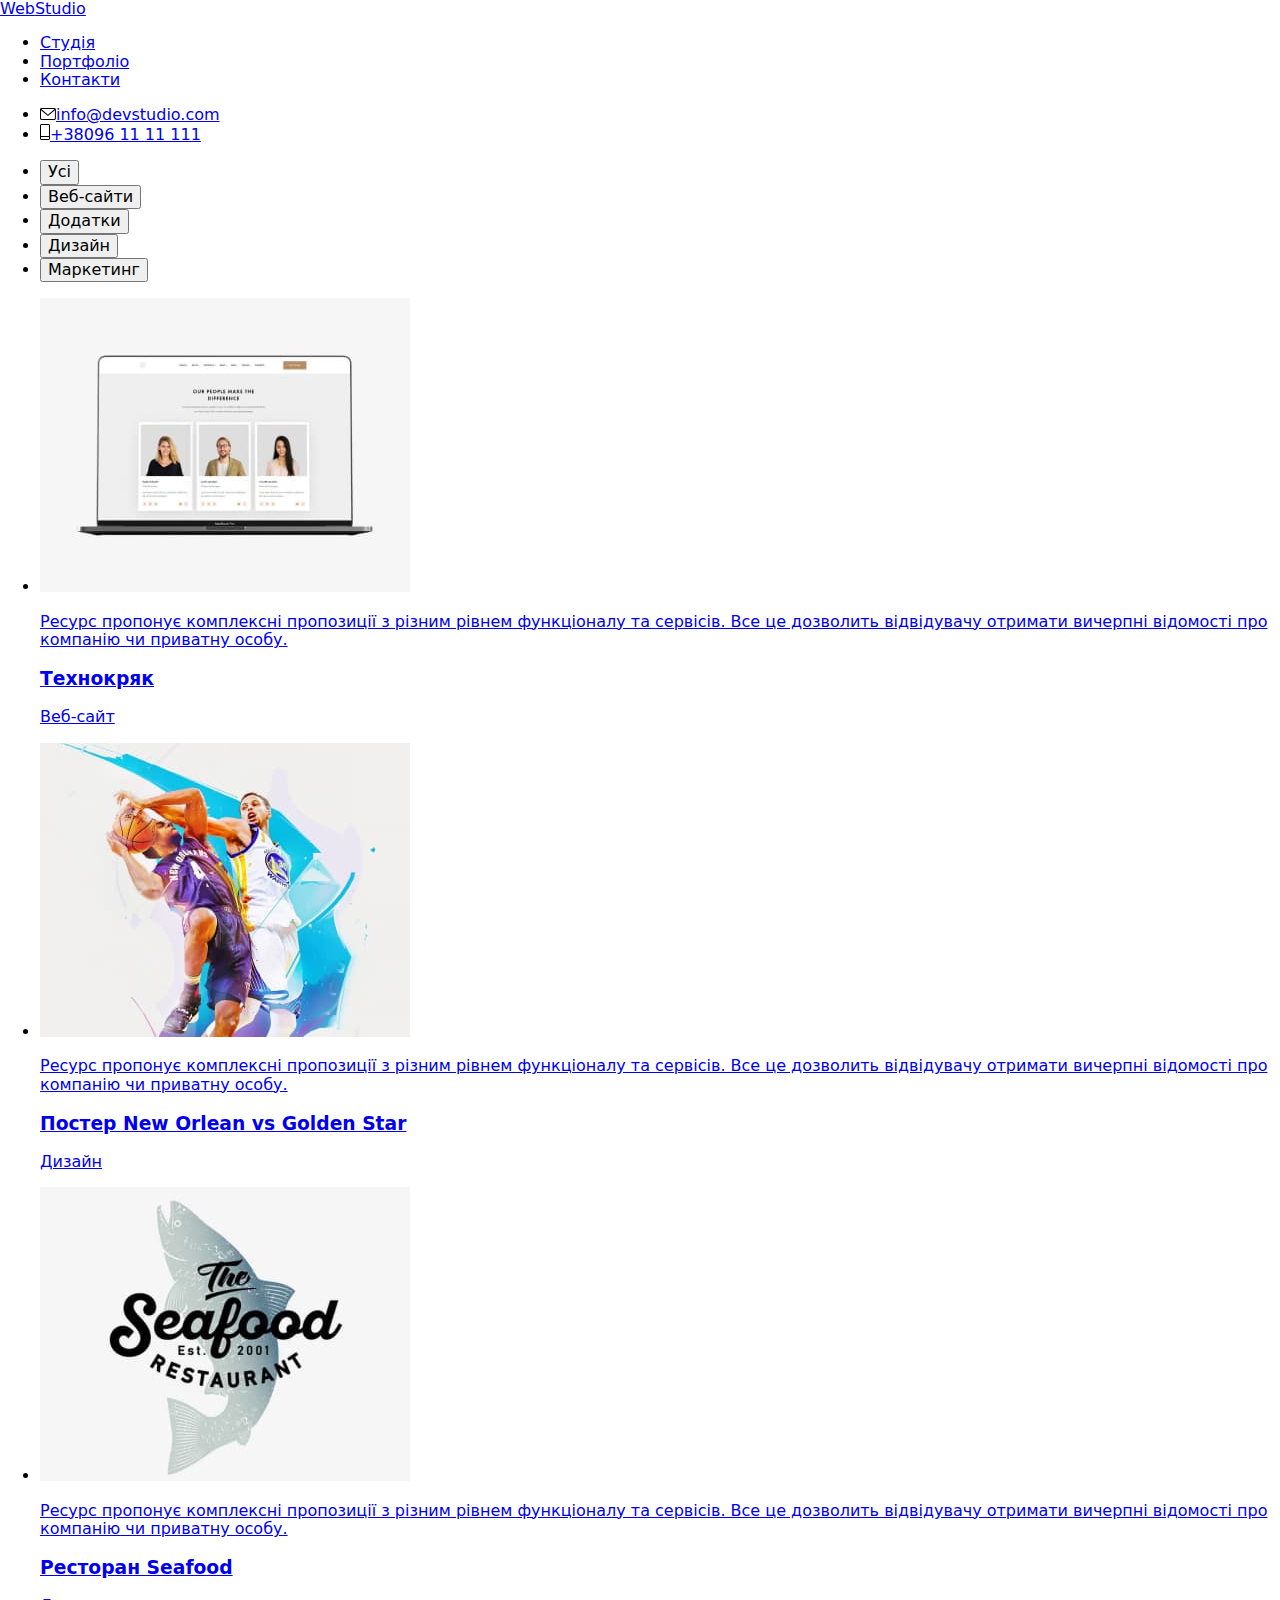
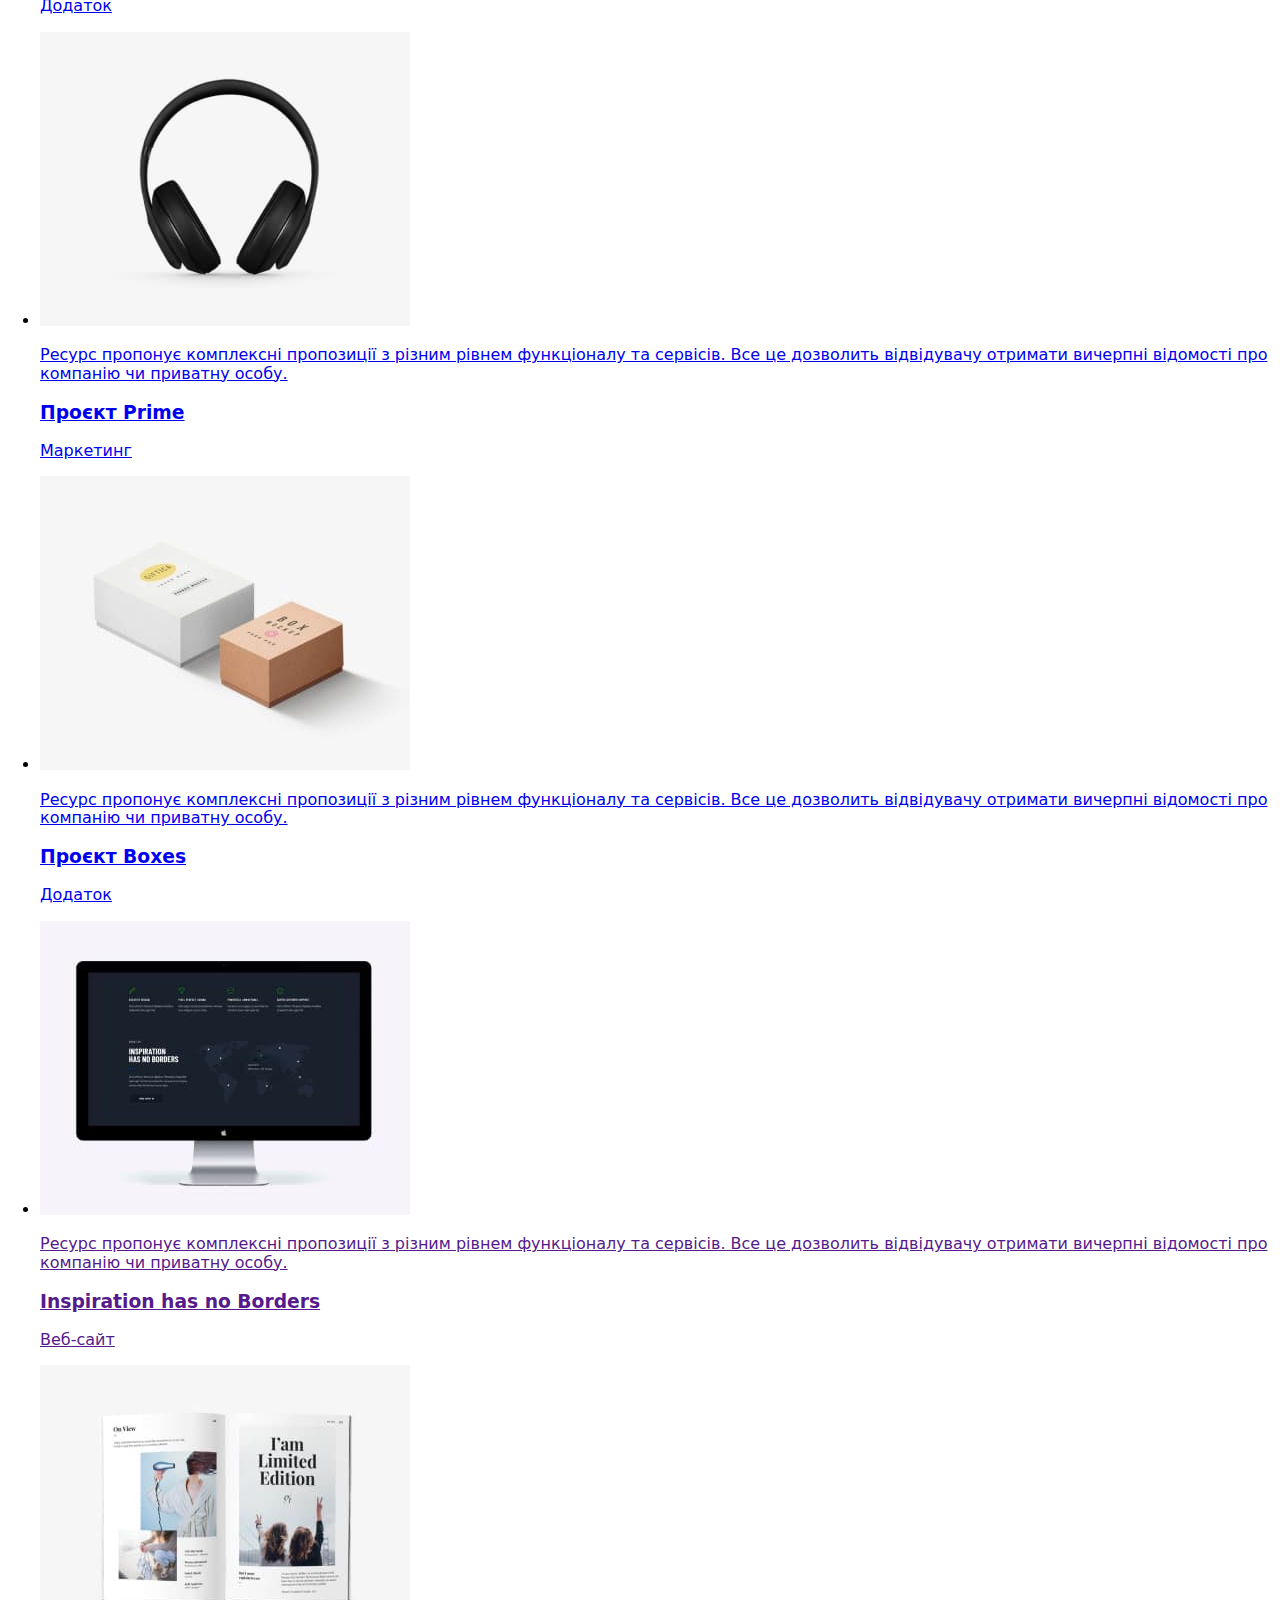
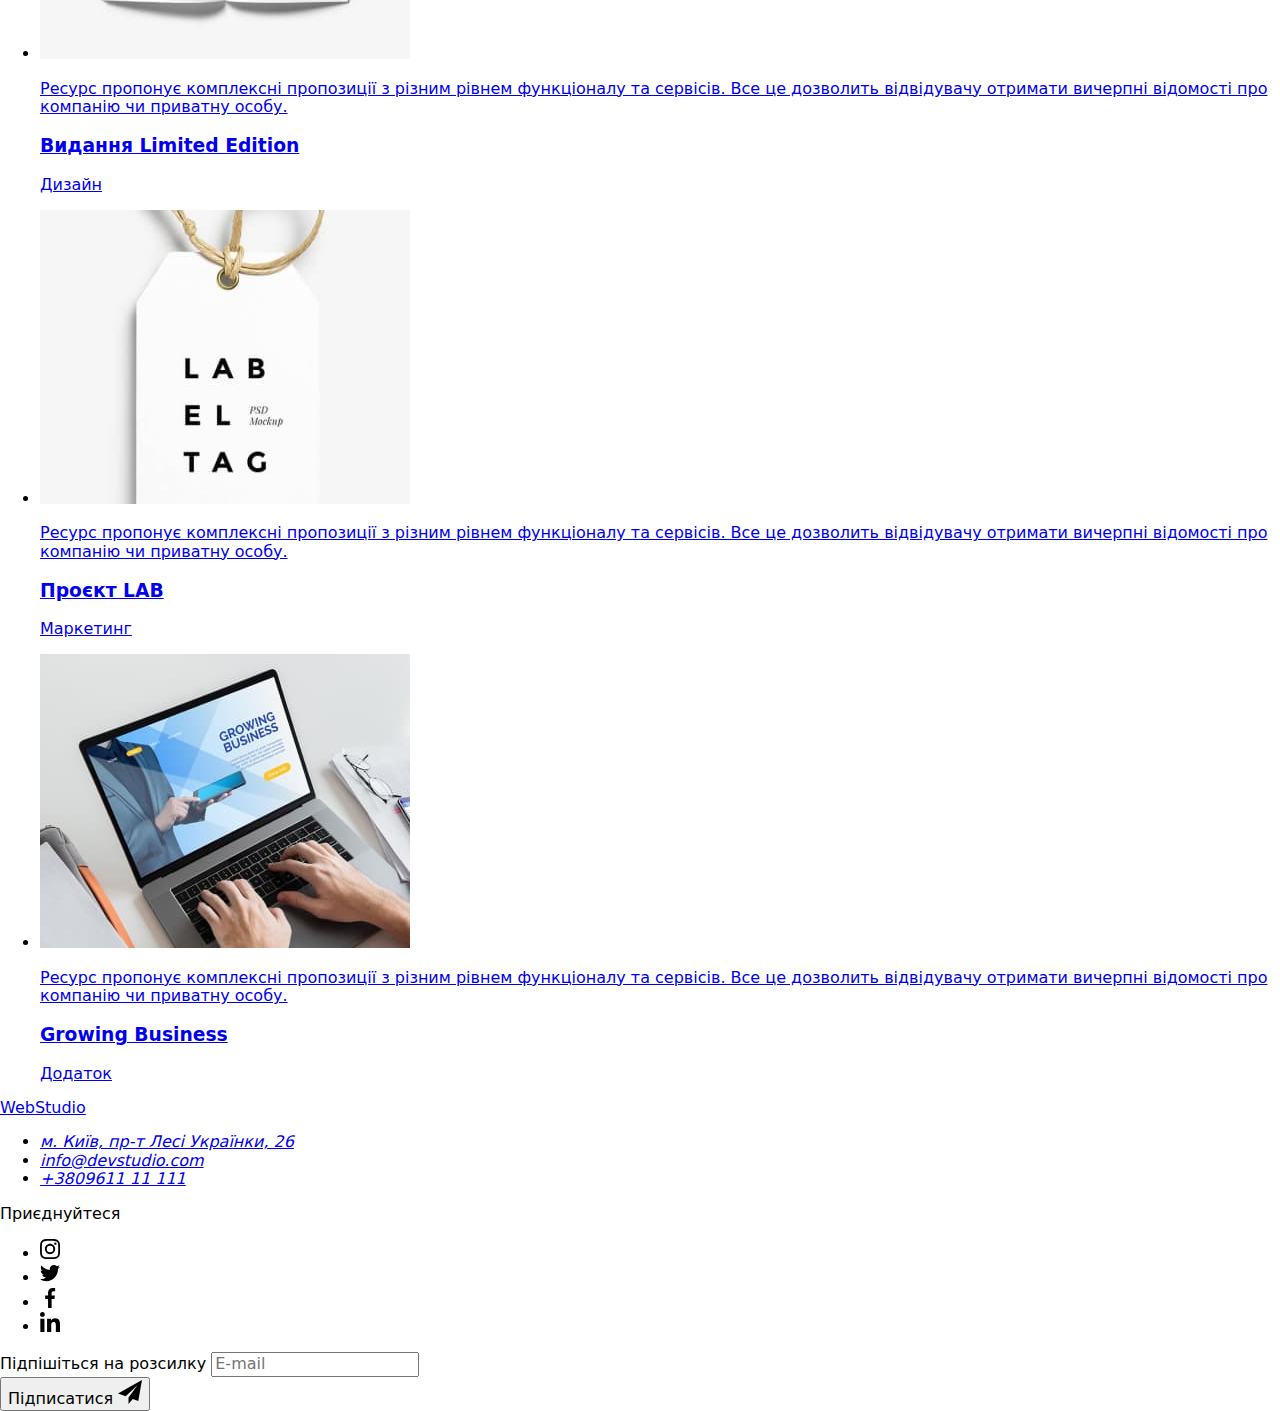
==== portfolio.html @ cd1de9ca "BEM-finish" ====
<!DOCTYPE html>
<html lang="uk">
  <head>
    <meta charset="UTF-8">
    <meta http-equiv="X-UA-Compatible" content="IE=edge">
    <meta name="viewport" content="width=device-width, initial-scale=1.0">
    <title>Document</title>
    <link
      rel="stylesheet"
      href="https://cdnjs.cloudflare.com/ajax/libs/modern-normalize/1.0.0/modern-normalize.min.css">
    <link
      href="https://fonts.googleapis.com/css2?family=Raleway:wght@700&family=Roboto:wght@400;500;700;900&display=swap"
      rel="stylesheet">
    <link rel="stylesheet" href="./css/stiles.css">
  </head>
  <body>
    <header class="page-header">
      <div class="container page-header__wrap">
        <nav class="page-header__navigation">
          <a href="./index.html" class="logo"><span class="logo__color">Web</span>Studio</a>
          <ul class="page-header__menu">
            <li class="page-header__item"><a href="./index.html" class="page-header__link ">Студія</a></li>
            <li class="page-header__item"><a href="./portfolio.html" class="page-header__link page-header__link--active">Портфоліо</a></li>
            <li class="page-header__item"><a href="#" class="page-header__link">Контакти</a></li>
        </ul>
        </nav>
        <ul class="contact-list">
          <li class="contact-list__item"><a href="mailto:info@devstudio.com" class="contact-list__link">
            <svg class="contact-list__icon" width="16px" height="12px">
              <use href="./images/icon-sprite.svg#icon-mail"></use>
            </svg>info@devstudio.com</a></li> 
          <li class="contact-list__item"><a href="tel:+380961111111" class="contact-list__link">
            <svg class="contact-list__icon" width="10px" height="16px">
              <use href="./images/icon-sprite.svg#icon-tel"></use>
            </svg>+38096 11 11 111</a></li>
        </ul>
        </div>
    </header>
    <main>
      <section class="section-position">
        <div class="container">
          <ul class="menu-portfolio">
            <li class="menu-portfolio__item">
              <button type="button" class="button menu-portfolio__button">Усі</button>
            </li>
            <li class="menu-portfolio__item">
              <button type="button" class="button menu-portfolio__button">
                Веб-сайти
              </button>
            </li>
            <li class="menu-portfolio__item">
              <button type="button" class="button menu-portfolio__button">
                Додатки
              </button>
            </li>
            <li class="menu-portfolio__item">
              <button type="button" class="button menu-portfolio__button">
                Дизайн
              </button>
            </li>
            <li class="menu-portfolio__item">
              <button type="button" class="button menu-portfolio__button">
                Маркетинг
              </button>
            </li>
          </ul>
          <ul class="product">
            <li class="product__item">
              <a href="#" class="product__link">
                <div class="product__accent">
                <img src="./images/Технокряк.jpg" alt="Технокряк" width="370">
                <p class="product__description">Ресурс пропонує комплексні пропозиції з різним рівнем функціоналу та сервісів. Все це дозволить відвідувачу отримати вичерпні відомості про компанію чи приватну особу.</p>
                </div>
                <div class="product__container">
                  <h3 class="product__name">Технокряк</h3>
                  <p class="product__group">Веб-сайт</p>
                </div>
              </a>
            </li>
            <li class="product__item">
              <a href="#" class="product__link">
                <div class="product__accent">
                <img
                  src="./images/Постер.jpg"
                  alt="Постер New Orlean vs Golden Star"
                  width="370">
                  <p class="product__description">Ресурс пропонує комплексні пропозиції з різним рівнем функціоналу та сервісів. Все це дозволить відвідувачу отримати вичерпні відомості про компанію чи приватну особу.</p>
                </div>
                <div class="product__container">
                  <h3 class="product__name">Постер New Orlean vs Golden Star</h3>
                  <p class="product__group">Дизайн</p>
                </div>
              </a>
            </li>
            <li class="product__item">
              <a href="#" class="product__link">
                <div class="product__accent">
                <img
                  src="./images/Ресторан.jpg"
                  alt="Ресторан Seafood"
                  width="370">
                  <p class="product__description">Ресурс пропонує комплексні пропозиції з різним рівнем функціоналу та сервісів. Все це дозволить відвідувачу отримати вичерпні відомості про компанію чи приватну особу.</p>
                </div>
                <div class="product__container">
                  <h3 class="product__name">Ресторан Seafood</h3>
                  <p class="product__group">Додаток</p>
                </div>
              </a>
            </li>
            <li class="product__item">
              <a href="#" class="product__link">
                <div class="product__accent">
                <img src="./images/Prime.jpg" alt="Проєкт Prime" width="370">
                <p class="product__description">Ресурс пропонує комплексні пропозиції з різним рівнем функціоналу та сервісів. Все це дозволить відвідувачу отримати вичерпні відомості про компанію чи приватну особу.</p>
                </div>
                <div class="product__container">
                  <h3 class="product__name">Проєкт Prime</h3>
                  <p class="product__group">Маркетинг</p>
                </div>
              </a>
            </li>
            <li class="product__item">
              <a href="#" class="product__link">
                <div class="product__accent">
                <img src="./images/Boxes.jpg" alt="Проєкт Boxes" width="370">
                <p class="product__description">Ресурс пропонує комплексні пропозиції з різним рівнем функціоналу та сервісів. Все це дозволить відвідувачу отримати вичерпні відомості про компанію чи приватну особу.</p>
                </div>
                <div class="product__container">
                  <h3 class="product__name">Проєкт Boxes</h3>
                  <p class="product__group">Додаток</p>
                </div>
              </a>
            </li>
            <li class="product__item">
              <a href="" class="product__link">
                <div class="product__accent">
                <img
                  src="./images/Inspiration.jpg"
                  alt="Inspiration has no Borders"
                  width="370">
                  <p class="product__description">Ресурс пропонує комплексні пропозиції з різним рівнем функціоналу та сервісів. Все це дозволить відвідувачу отримати вичерпні відомості про компанію чи приватну особу.</p>
                </div>
                <div class="product__container">
                  <h3 class="product__name">Inspiration has no Borders</h3>
                  <p class="product__group">Веб-сайт</p>
                </div>
              </a>
            </li>
            <li class="product__item">
              <a href="#" class="product__link">
                <div class="product__accent">
                <img
                  src="./images/Видання.jpg"
                  alt="Видання Limited Edition"
                  width="370">
                  <p class="product__description">Ресурс пропонує комплексні пропозиції з різним рівнем функціоналу та сервісів. Все це дозволить відвідувачу отримати вичерпні відомості про компанію чи приватну особу.</p>
                </div>
                <div class="product__container">
                  <h3 class="product__name">Видання Limited Edition</h3>
                  <p class="product__group">Дизайн</p>
                </div>
              </a>
            </li>
            <li class="product__item">
              <a href="#" class="product__link">
                <div class="product__accent">
                <img src="./images/LAB.jpg" alt="Проєкт LAB" width="370">
                <p class="product__description">Ресурс пропонує комплексні пропозиції з різним рівнем функціоналу та сервісів. Все це дозволить відвідувачу отримати вичерпні відомості про компанію чи приватну особу.</p>
                </div>
                <div class="product__container">
                  <h3 class="product__name">Проєкт LAB</h3>
                  <p class="product__group">Маркетинг</p>
                </div>
              </a>
            </li>
            <li class="product__item">
              <a href="#" class="product__link">
                <div class="product__accent">
                <img
                  src="./images/Growing.jpg"
                  alt="Growing Business"
                  width="370">
                  <p class="product__description">Ресурс пропонує комплексні пропозиції з різним рівнем функціоналу та сервісів. Все це дозволить відвідувачу отримати вичерпні відомості про компанію чи приватну особу.</p>
                </div>
                <div class="product__container">
                  <h3 class="product__name">Growing Business</h3>
                  <p class="product__group">Додаток</p>
                </div>
              </a>
            </li>
          </ul>
        </div>
      </section>
    </main>
    <footer class="page-footer">
      <div class="container page-footer__container">
        <div class="page-footer__address">
        <a href="./index.html" class="logo page-footer__logo"><span class="logo__color">Web</span>Studio</a>
        <address>
          <ul>
            <li class="address-item"><a href="https://goo.gl/maps/CPtrU1FHBa2aNyZL9" target="_blank" rel="noopener noreferrer nofollow" class="address-link">м. Київ, пр-т Лесі Українки, 26</a></li>
            <li class="address-item"><a href="mailto:info@devstudio.com" class="contact-list__link">info@devstudio.com</a></li>
            <li><a href="tel:+380961111111" class="contact-list__link">+3809611 11 111</a></li>
          </ul>
        </address>
      </div>
      <div>
      <span class="page-footer__main-social-link">Приєднуйтеся</span>
      <ul class="footer-social__list">
        <li class="footer-social__item"><a href="" class="social-list__link">
          <svg class="footer-social__icon" width="20px" height="20px">
            <use href="./images/icon-sprite.svg#icon-instagram"></use>
          </svg>
        </a></li>
        <li class="footer-social__item"><a href="" class="social-list__link">
          <svg class="footer-social__icon" width="20px" height="20px">
            <use href="./images/icon-sprite.svg#icon-twitter"></use>
          </svg >
        </a></li>
        <li class="footer-social__item"><a href="" class="social-list__link">
          <svg class="footer-social__icon" width="20px" height="20px">
            <use href="./images/icon-sprite.svg#icon-facebook"></use>
          </svg>
        </a></li>
        <li class="footer-social__item"><a href="" class="social-list__link">
          <svg class="footer-social__icon" width="20px" height="20px">
            <use href="./images/icon-sprite.svg#icon-linkedin"></use>
          </svg>
        </a></li>
      </ul>
      </div>
      <form class="page-footer__form-subscription">
        <div class="form-subscription__wrap">
          <label for="subscription" class="form-subscription__label">Підпішіться на розсилку</label>
          <input type="email" name="subscription" id="subscription" class="form-subscription__input" placeholder="E-mail">
        </div>
        <div class="wrap-submit">
          <button type="submit" class="form-subscription__button">Підписатися 
            <svg width="24px" height="24px" class="form-subscription__icon">
              <use href="./images/icon-sprite.svg#send"></use>
            </svg>
          </button>
        </div>
      </form>
      </div>
      </footer>
  </body>
</html>
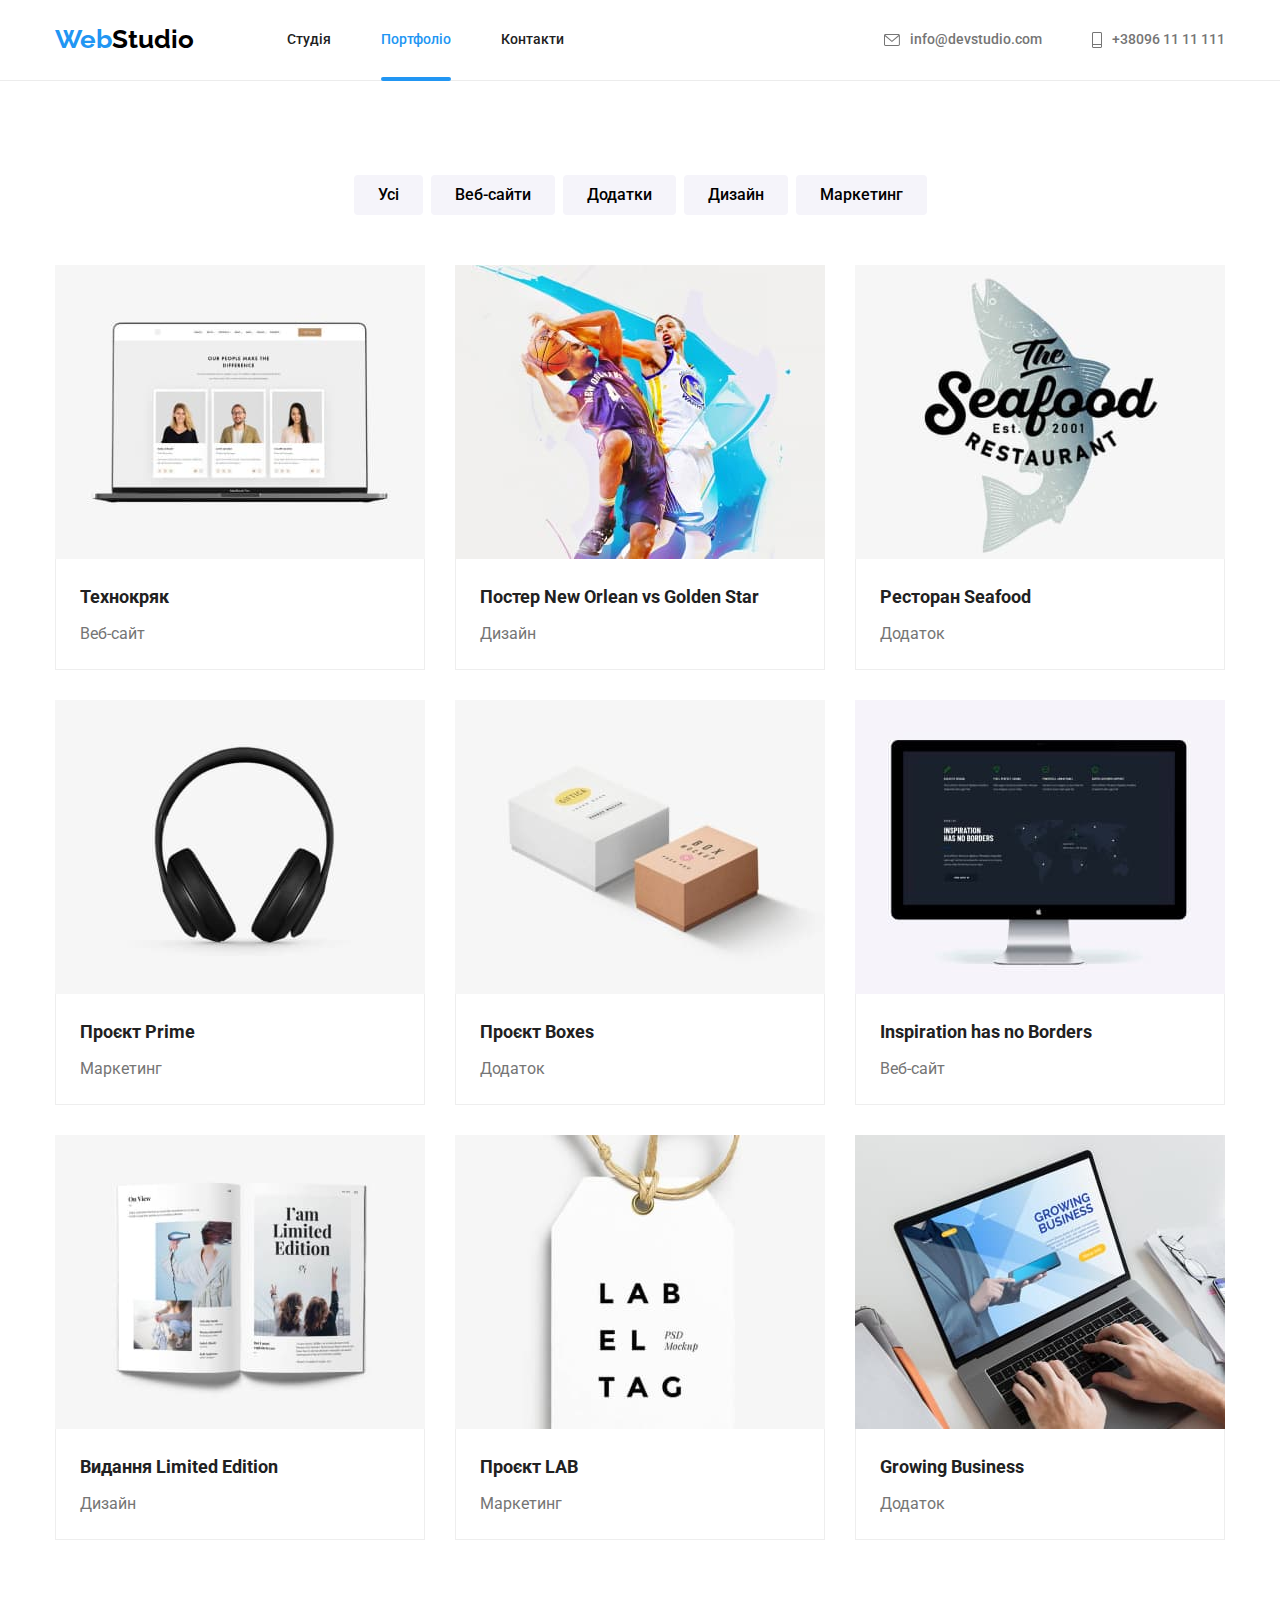
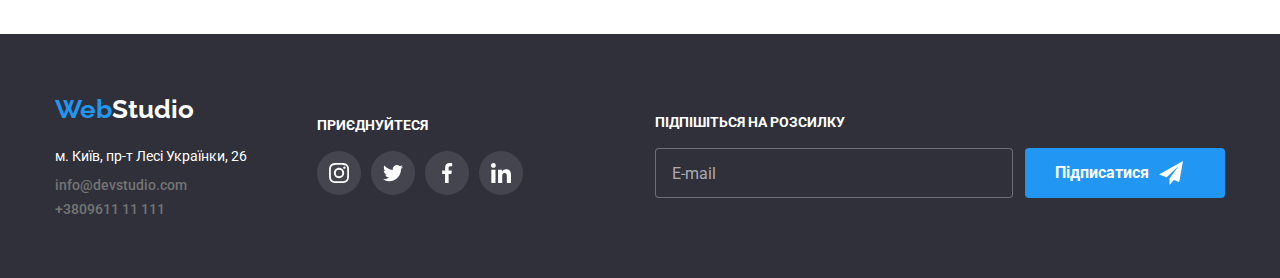
==== commit 43e6b168: "sass-finish" ====
--- a/portfolio.html
+++ b/portfolio.html
@@ -11,7 +11,7 @@
     <link
       href="https://fonts.googleapis.com/css2?family=Raleway:wght@700&family=Roboto:wght@400;500;700;900&display=swap"
       rel="stylesheet">
-    <link rel="stylesheet" href="./css/stiles.css">
+    <link rel="stylesheet" href="./css/main.min.css">
   </head>
   <body>
     <header class="page-header">
--- a/css/main.min.css
+++ b/css/main.min.css
@@ -0,0 +1 @@
+body{font-family:"Roboto",sans-serif;font-style:normal;font-weight:400;--dominant-color: #212121;--secondary-color: #757575;--accent-color: #2196F3}*,*::before,*::after{-webkit-box-sizing:border-box;box-sizing:border-box}h1,h2,h3,h4,h5,h6,p,ul{margin:0;padding:0}a{text-decoration:none}ul{list-style-type:none}img{display:block;max-width:100%;height:auto}address{font-style:normal}.container{width:1200px;padding:0 15px;margin:0 auto;position:relative}.section-position{padding-top:94px;padding-bottom:94px}.name-section{font-weight:700;font-size:36px;line-height:1.16;color:var(--dominant-color);text-align:center;margin-bottom:50px}.logo{font-family:"Raleway",sans-serif;font-style:normal;font-weight:700;font-size:26px;line-height:1.2;color:#000}.logo__color{color:var(--accent-color)}.page-footer__logo{display:inline-block;margin-bottom:20px;color:#fff}.page-header{border-bottom:1px solid #ececec;padding-top:24px;padding-bottom:25px}.page-header__wrap{display:-webkit-box;display:-ms-flexbox;display:flex;-webkit-box-align:center;-ms-flex-align:center;align-items:center}.page-header__navigation{display:-webkit-box;display:-ms-flexbox;display:flex;-webkit-box-align:center;-ms-flex-align:center;align-items:center}.page-header__menu{display:-webkit-box;display:-ms-flexbox;display:flex;margin-left:93px}.page-header__item{position:relative}.page-header__item:not(:last-child){margin-right:50px}.page-header__link{font-weight:500;font-size:14px;line-height:1.1;color:var(--dominant-color);-webkit-transition:color 250ms cubic-bezier(0.4, 0, 0.2, 1);transition:color 250ms cubic-bezier(0.4, 0, 0.2, 1)}.page-header__link:hover,.page-header__link:focus{color:var(--accent-color)}.page-header__link--active{color:var(--accent-color);-webkit-transition:color 250ms cubic-bezier(0.4, 0, 0.2, 1);transition:color 250ms cubic-bezier(0.4, 0, 0.2, 1)}.page-header__link--active::after{display:inline-block;content:"";height:4px;width:100%;position:absolute;left:0;bottom:-32px;border-radius:2px;background-color:var(--accent-color)}.contact-list{display:-webkit-box;display:-ms-flexbox;display:flex;-webkit-box-align:center;-ms-flex-align:center;align-items:center;margin-left:auto}.contact-list__item:not(:last-child){margin-right:50px}.contact-list__link{display:-webkit-box;display:-ms-flexbox;display:flex;-webkit-box-align:center;-ms-flex-align:center;align-items:center;font-weight:500;font-size:14px;line-height:1.1;text-align:center;color:var(--secondary-color);fill:var(--secondary-color);-webkit-transition:color 250ms cubic-bezier(0.4, 0, 0.2, 1),fill 250ms cubic-bezier(0.4, 0, 0.2, 1);transition:color 250ms cubic-bezier(0.4, 0, 0.2, 1),fill 250ms cubic-bezier(0.4, 0, 0.2, 1)}.contact-list__link:hover,.contact-list__link:focus{color:var(--accent-color);fill:var(--accent-color)}.contact-list__icon{margin-right:10px}.page-footer__address{margin-right:70px}.address-item{margin-bottom:9px}.address-link{font-style:normal;font-weight:400;font-size:14px;line-height:1.7;color:#fff;-webkit-transition:color 250ms cubic-bezier(0.4, 0, 0.2, 1);transition:color 250ms cubic-bezier(0.4, 0, 0.2, 1)}.address-link:hover,.address-link:focus{color:var(--accent-color)}.hero-section{max-width:1600px;height:600px;text-align:center;background-color:#2f303a;padding:200px 0;margin:0 auto;background-image:-webkit-gradient(linear, left top, right top, from(rgba(47, 48, 58, 0.4)), to(rgba(47, 48, 58, 0.4))),url("../images/background.jpg");background-image:linear-gradient(to right, rgba(47, 48, 58, 0.4), rgba(47, 48, 58, 0.4)),url("../images/background.jpg");background-repeat:no-repeat;background-position:center;background-size:cover}.hero-section__title{font-weight:900;font-size:44px;line-height:1.2;text-transform:uppercase;color:#fff;width:696px;margin-left:auto;margin-right:auto;margin-bottom:30px}.hero-section__button{font-weight:700;font-size:16px;line-height:1.9;border-radius:4px;border-color:rgba(0,0,0,0);color:#fff;background-color:var(--accent-color);min-height:54px;min-width:220px;padding:10px 32px;cursor:pointer;-webkit-transition:color 250ms cubic-bezier(0.4, 0, 0.2, 1),background-color 250ms cubic-bezier(0.4, 0, 0.2, 1);transition:color 250ms cubic-bezier(0.4, 0, 0.2, 1),background-color 250ms cubic-bezier(0.4, 0, 0.2, 1)}.hero-section__button:hover,.hero-section__button:focus{background-color:#fff;color:var(--dominant-color)}.benefits-section{padding-bottom:0}.benefits-section__list{display:-webkit-box;display:-ms-flexbox;display:flex}.benefits-section__item{text-align:left;width:270px}.benefits-section__item:not(:last-child){margin-right:30px}.benefits-section__wrap{display:-webkit-box;display:-ms-flexbox;display:flex;-webkit-box-align:center;-ms-flex-align:center;align-items:center;-webkit-box-pack:center;-ms-flex-pack:center;justify-content:center;width:100%;height:120px;background-color:#f5f4fa;border-radius:4px;margin-bottom:30px;padding:auto}.benefits-section__title{font-weight:700;font-size:14px;line-height:1.14;color:var(--dominant-color);margin-bottom:10px}.benefits-section__text{font-weight:400;font-size:14px;line-height:1.7;color:var(--secondary-color)}.work__list{display:-webkit-box;display:-ms-flexbox;display:flex}.work__item{position:relative}.work__item:not(:last-child){margin-right:30px}.work__name{font-style:normal;font-weight:700;font-size:14px;line-height:.8px;text-transform:uppercase;color:#fff;display:-webkit-box;display:-ms-flexbox;display:flex;-webkit-box-pack:center;-ms-flex-pack:center;justify-content:center;-webkit-box-align:center;-ms-flex-align:center;align-items:center;width:370px;height:70px;text-align:center;background:rgba(47,48,58,.8);position:absolute;bottom:0}.developers{background-color:#f5f4fa}.developers-wrap{display:-webkit-box;display:-ms-flexbox;display:flex}.developers__item{text-align:center;background-color:#fff;-webkit-box-shadow:0px 1px 3px rgba(0,0,0,.12),0px 1px 1px rgba(0,0,0,.14),0px 2px 1px rgba(0,0,0,.2);box-shadow:0px 1px 3px rgba(0,0,0,.12),0px 1px 1px rgba(0,0,0,.14),0px 2px 1px rgba(0,0,0,.2);border-radius:0px 0px 4px 4px;border-color:rgba(0,0,0,0);width:270px}.developers__item:not(:last-child){margin-right:30px}.developers__name{font-weight:500;font-size:16px;line-height:1.18;color:var(--dominant-color);padding-top:30px;margin-bottom:10px}.developers__position{font-weight:400;font-size:16px;line-height:1.18;color:var(--secondary-color);padding-bottom:16px}.developers__social-list{display:-webkit-box;display:-ms-flexbox;display:flex;-webkit-box-pack:center;-ms-flex-pack:center;justify-content:center;padding-bottom:30px}.social-list__item:not(:last-child){margin-right:10px}.social-list__link{display:-webkit-box;display:-ms-flexbox;display:flex;-webkit-box-align:center;-ms-flex-align:center;align-items:center;-webkit-box-pack:center;-ms-flex-pack:center;justify-content:center;width:44px;height:44px;color:#afb1b8;-webkit-transition:background-color 250ms cubic-bezier(0.4, 0, 0.2, 1),border-radius 250ms cubic-bezier(0.4, 0, 0.2, 1);transition:background-color 250ms cubic-bezier(0.4, 0, 0.2, 1),border-radius 250ms cubic-bezier(0.4, 0, 0.2, 1)}.social-list__link:hover,.social-list__link:focus{background-color:var(--accent-color);border-radius:50%}.social-list__icon{fill:#afb1b8;-webkit-transition:fill 250ms cubic-bezier(0.4, 0, 0.2, 1);transition:fill 250ms cubic-bezier(0.4, 0, 0.2, 1)}.social-list__link:hover .social-list__icon,.social-list__link:focus .social-list__icon{fill:#fff}.footer-social__list{display:-webkit-box;display:-ms-flexbox;display:flex}.footer-social__item:not(:last-child){margin-right:10px}.footer-social__icon{fill:#fff}.footer-social__item{background:rgba(255,255,255,.1);border-radius:50%;cursor:pointer;-webkit-transition:background-color 250ms cubic-bezier(0.4, 0, 0.2, 1);transition:background-color 250ms cubic-bezier(0.4, 0, 0.2, 1)}.footer-social__item:hover,.footer-social__item:focus{background-color:var(--accent-color)}.regular-clients__list{display:-webkit-box;display:-ms-flexbox;display:flex}.regular-clients__item:not(:last-child){margin-right:30px}.regular-clients__link{display:-webkit-box;display:-ms-flexbox;display:flex;-webkit-box-align:center;-ms-flex-align:center;align-items:center;-webkit-box-pack:center;-ms-flex-pack:center;justify-content:center;width:170px;height:92px;border:1px solid #afb1b8;border-radius:4px;-webkit-transition:border-color 250ms cubic-bezier(0.4, 0, 0.2, 1);transition:border-color 250ms cubic-bezier(0.4, 0, 0.2, 1)}.regular-clients__link:hover,.regular-clients__link:focus{border-color:var(--accent-color)}.regular-clients__icon{fill:#afb1b8;-webkit-transition:fill 250ms cubic-bezier(0.4, 0, 0.2, 1);transition:fill 250ms cubic-bezier(0.4, 0, 0.2, 1)}.regular-clients__link:hover .regular-clients__icon,.regular-clients__link:focus .regular-clients__icon{fill:var(--accent-color)}.backdrop{position:fixed;top:0;left:0;width:100%;height:100%;background:rgba(0,0,0,.2);opacity:1;-webkit-transition:opacity 250ms cubic-bezier(0.4, 0, 0.2, 1);transition:opacity 250ms cubic-bezier(0.4, 0, 0.2, 1)}.modal{position:absolute;top:50%;left:50%;width:528px;height:581px;padding:40px;text-align:center;background:#fff;-webkit-box-shadow:0px 1px 3px rgba(0,0,0,.12),0px 1px 1px rgba(0,0,0,.14),0px 2px 1px rgba(0,0,0,.2);box-shadow:0px 1px 3px rgba(0,0,0,.12),0px 1px 1px rgba(0,0,0,.14),0px 2px 1px rgba(0,0,0,.2);border-radius:4px;-webkit-transform:translate(-50%, -50%) scale(1);transform:translate(-50%, -50%) scale(1);opacity:1;-webkit-transition:opacity 250ms cubic-bezier(0.4, 0, 0.2, 1),-webkit-transform 250ms cubic-bezier(0.4, 0, 0.2, 1);transition:opacity 250ms cubic-bezier(0.4, 0, 0.2, 1),-webkit-transform 250ms cubic-bezier(0.4, 0, 0.2, 1);transition:transform 250ms cubic-bezier(0.4, 0, 0.2, 1),opacity 250ms cubic-bezier(0.4, 0, 0.2, 1);transition:transform 250ms cubic-bezier(0.4, 0, 0.2, 1),opacity 250ms cubic-bezier(0.4, 0, 0.2, 1),-webkit-transform 250ms cubic-bezier(0.4, 0, 0.2, 1)}.modal__name{font-style:normal;font-weight:700;font-size:20px;line-height:23px;text-align:center;color:var(--dominant-color);margin-bottom:12px}.modal__wrap{position:relative;display:-webkit-box;display:-ms-flexbox;display:flex;-webkit-box-orient:vertical;-webkit-box-direction:normal;-ms-flex-direction:column;flex-direction:column;margin-bottom:10px}.modal__label{display:-webkit-box;display:-ms-flexbox;display:flex;text-align:left;margin-bottom:4px;font-style:normal;font-size:12px;line-height:1.17;color:var(--secondary-color);cursor:pointer}.modal__input{width:100%;padding:10px 42px;line-height:1.125;border:1px solid rgba(33,33,33,.2);border-radius:4px;cursor:pointer;outline:none;-webkit-transition:border-color 250ms cubic-bezier(0.4, 0, 0.2, 1);transition:border-color 250ms cubic-bezier(0.4, 0, 0.2, 1)}.modal__input:focus{border-color:var(--accent-color)}.modal__icon{position:absolute;left:15px;bottom:14px;fill:var(--dominant-color);-webkit-transition:fill 250ms cubic-bezier(0.4, 0, 0.2, 1);transition:fill 250ms cubic-bezier(0.4, 0, 0.2, 1)}.modal__input:focus+.modal__icon{fill:var(--accent-color)}.modal__textarea{display:inline-block;resize:none;width:100%;height:120px;padding:12px 16px;border:1px solid rgba(33,33,33,.2);border-radius:4px;cursor:pointer;outline:none;-webkit-transition:border-color 250ms cubic-bezier(0.4, 0, 0.2, 1);transition:border-color 250ms cubic-bezier(0.4, 0, 0.2, 1)}.modal__textarea:focus{border-color:var(--accent-color)}.modal__textarea::-webkit-input-placeholder{font-style:normal;font-weight:400;font-size:12px;line-height:.857;color:rgba(117,117,117,.5)}.modal__textarea::-moz-placeholder{font-style:normal;font-weight:400;font-size:12px;line-height:.857;color:rgba(117,117,117,.5)}.modal__textarea:-ms-input-placeholder{font-style:normal;font-weight:400;font-size:12px;line-height:.857;color:rgba(117,117,117,.5)}.modal__textarea::-ms-input-placeholder{font-style:normal;font-weight:400;font-size:12px;line-height:.857;color:rgba(117,117,117,.5)}.modal__textarea::placeholder{font-style:normal;font-weight:400;font-size:12px;line-height:.857;color:rgba(117,117,117,.5)}.wrap__textarea{margin-bottom:20px}.modal__button{position:absolute;top:8px;right:8px;display:-webkit-box;display:-ms-flexbox;display:flex;-webkit-box-align:center;-ms-flex-align:center;align-items:center;-webkit-box-pack:center;-ms-flex-pack:center;justify-content:center;width:30px;height:30px;background:#fff;border:1px solid rgba(0,0,0,.1);border-radius:50%;cursor:pointer}.modal__button--blue{-webkit-transition:fill 250ms cubic-bezier(0.4, 0, 0.2, 1);transition:fill 250ms cubic-bezier(0.4, 0, 0.2, 1)}.modal__button:focus .modal__button--blue,.modal__button:hover .modal__button--blue{fill:var(--accent-color)}.modal__checkbox{position:relative;display:-webkit-box;display:-ms-flexbox;display:flex;-webkit-box-align:center;-ms-flex-align:center;align-items:center;-webkit-box-pack:center;-ms-flex-pack:center;justify-content:center;margin-bottom:30px}.checkbox__label{display:block;padding-left:20px;font-size:14px;line-height:1.71;letter-spacing:.03em;color:var(--secondary-color);cursor:pointer}.checkbox__link{text-decoration:underline;color:var(--accent-color)}.checkbox__input{opacity:0;position:absolute;-webkit-transition:opacity 250ms cubic-bezier(0.4, 0, 0.2, 1);transition:opacity 250ms cubic-bezier(0.4, 0, 0.2, 1)}.checkbox__input{width:1px;height:1px;position:absolute;opacity:0;cursor:pointer;-webkit-transition:opacity 250ms cubic-bezier(0.4, 0, 0.2, 1);transition:opacity 250ms cubic-bezier(0.4, 0, 0.2, 1)}.checkbox__border{position:absolute;top:50%;left:20px;fill:rgba(0,0,0,0);-webkit-transform:translateY(-50%);transform:translateY(-50%);width:16px;height:15px;border:2px solid #212121;border-radius:2px;background-color:#fff;z-index:-1;-webkit-transition:background-color 250ms cubic-bezier(0.4, 0, 0.2, 1),fill 250ms cubic-bezier(0.4, 0, 0.2, 1),border 250ms cubic-bezier(0.4, 0, 0.2, 1);transition:background-color 250ms cubic-bezier(0.4, 0, 0.2, 1),fill 250ms cubic-bezier(0.4, 0, 0.2, 1),border 250ms cubic-bezier(0.4, 0, 0.2, 1)}.checkbox__input:checked+.checkbox__border{border:rgba(0,0,0,0);background-color:var(--accent-color);fill:#fff}.modal__submit{font-style:normal;font-weight:700;font-size:16px;line-height:.533;color:#fff;width:200px;height:50px;background:#2196f3;border-radius:4px;border-color:rgba(0,0,0,0);-webkit-transition:color 250ms cubic-bezier(0.4, 0, 0.2, 1),background-color 250ms cubic-bezier(0.4, 0, 0.2, 1),-webkit-box-shadow 250ms cubic-bezier(0.4, 0, 0.2, 1);transition:color 250ms cubic-bezier(0.4, 0, 0.2, 1),background-color 250ms cubic-bezier(0.4, 0, 0.2, 1),-webkit-box-shadow 250ms cubic-bezier(0.4, 0, 0.2, 1);transition:box-shadow 250ms cubic-bezier(0.4, 0, 0.2, 1),color 250ms cubic-bezier(0.4, 0, 0.2, 1),background-color 250ms cubic-bezier(0.4, 0, 0.2, 1);transition:box-shadow 250ms cubic-bezier(0.4, 0, 0.2, 1),color 250ms cubic-bezier(0.4, 0, 0.2, 1),background-color 250ms cubic-bezier(0.4, 0, 0.2, 1),-webkit-box-shadow 250ms cubic-bezier(0.4, 0, 0.2, 1)}.modal__submit:hover,.modal__submit:focus{-webkit-box-shadow:0px 4px 4px rgba(0,0,0,.15);box-shadow:0px 4px 4px rgba(0,0,0,.15);cursor:pointer}.backdrop.is-hidden .modal{-webkit-transform:translate(-50%, -50%) scale(0.5);transform:translate(-50%, -50%) scale(0.5);opacity:0}.backdrop.is-hidden{opacity:0;pointer-events:none;visibility:inherit}.menu-portfolio{display:-webkit-box;display:-ms-flexbox;display:flex;-webkit-box-pack:center;-ms-flex-pack:center;justify-content:center;margin-bottom:50px}.menu-portfolio__item:not(:last-child){margin-right:8px}.button{background:#f5f4fa;cursor:pointer}.menu-portfolio__button{font-family:inherit;font-style:normal;font-weight:500;font-size:16px;line-height:1.5;border-color:rgba(0,0,0,0);border-radius:4px;padding:6px 22px;-webkit-transition:color 250ms cubic-bezier(0.4, 0, 0.2, 1),background-color 250ms cubic-bezier(0.4, 0, 0.2, 1),-webkit-box-shadow 250ms cubic-bezier(0.4, 0, 0.2, 1);transition:color 250ms cubic-bezier(0.4, 0, 0.2, 1),background-color 250ms cubic-bezier(0.4, 0, 0.2, 1),-webkit-box-shadow 250ms cubic-bezier(0.4, 0, 0.2, 1);transition:box-shadow 250ms cubic-bezier(0.4, 0, 0.2, 1),color 250ms cubic-bezier(0.4, 0, 0.2, 1),background-color 250ms cubic-bezier(0.4, 0, 0.2, 1);transition:box-shadow 250ms cubic-bezier(0.4, 0, 0.2, 1),color 250ms cubic-bezier(0.4, 0, 0.2, 1),background-color 250ms cubic-bezier(0.4, 0, 0.2, 1),-webkit-box-shadow 250ms cubic-bezier(0.4, 0, 0.2, 1)}.menu-portfolio__button:hover,.menu-portfolio__button:focus{-webkit-box-shadow:0px 3px 1px rgba(0,0,0,.1),0px 1px 2px rgba(0,0,0,.08),0px 2px 2px rgba(0,0,0,.12);box-shadow:0px 3px 1px rgba(0,0,0,.1),0px 1px 2px rgba(0,0,0,.08),0px 2px 2px rgba(0,0,0,.12);background-color:var(--accent-color);color:#fff}.product{display:-webkit-box;display:-ms-flexbox;display:flex;-ms-flex-wrap:wrap;flex-wrap:wrap}.product__item{margin-right:30px;margin-bottom:30px}.product__item:nth-child(3n){margin-right:0px}.product__item:nth-last-child(-n+3){margin-bottom:0px}.product__link{display:block;width:370px;-webkit-transition:-webkit-box-shadow 250ms cubic-bezier(0.4, 0, 0.2, 1);transition:-webkit-box-shadow 250ms cubic-bezier(0.4, 0, 0.2, 1);transition:box-shadow 250ms cubic-bezier(0.4, 0, 0.2, 1);transition:box-shadow 250ms cubic-bezier(0.4, 0, 0.2, 1), -webkit-box-shadow 250ms cubic-bezier(0.4, 0, 0.2, 1)}.product__link:hover,.product__link:focus{-webkit-box-shadow:0px 1px 1px rgba(0,0,0,.12),0px 4px 4px rgba(0,0,0,.06),1px 4px 6px rgba(0,0,0,.16);box-shadow:0px 1px 1px rgba(0,0,0,.12),0px 4px 4px rgba(0,0,0,.06),1px 4px 6px rgba(0,0,0,.16)}.product__accent{position:relative;overflow:hidden}.product__description{display:-webkit-box;display:-ms-flexbox;display:flex;-webkit-box-pack:center;-ms-flex-pack:center;justify-content:center;-webkit-box-align:center;-ms-flex-align:center;align-items:center;position:absolute;top:0;left:0;width:100%;height:100%;font-style:normal;font-weight:400;font-size:18px;line-height:28px;padding:63px 24px;color:#fff;background:rgba(33,150,243,.9);-webkit-transform:translateY(101%);transform:translateY(101%);-webkit-transition:-webkit-transform 250ms cubic-bezier(0.4, 0, 0.2, 1);transition:-webkit-transform 250ms cubic-bezier(0.4, 0, 0.2, 1);transition:transform 250ms cubic-bezier(0.4, 0, 0.2, 1);transition:transform 250ms cubic-bezier(0.4, 0, 0.2, 1), -webkit-transform 250ms cubic-bezier(0.4, 0, 0.2, 1)}.product__link:hover .product__description,.product__link:focus .product__description{-webkit-transform:translateY(0);transform:translateY(0)}.product__container{border:1px solid #eee;border-top:none;padding:20px 24px}.product__name{font-weight:700;font-size:18px;line-height:2;color:var(--dominant-color);margin-bottom:4px}.product__group{font-weight:400;font-size:16px;line-height:1.87;color:var(--secondary-color)}.page-footer{background-color:#2f303a;padding-top:60px;padding-bottom:60px}.page-footer__container{position:relative;text-align:left}.page-footer__container{display:-webkit-box;display:-ms-flexbox;display:flex;-webkit-box-align:center;-ms-flex-align:center;align-items:center}.page-footer__main-social-link{display:inline-block;font-style:normal;font-weight:700;font-size:14px;line-height:.875;text-transform:uppercase;color:#fff;margin-bottom:20px}.page-footer__form-subscription{display:-webkit-box;display:-ms-flexbox;display:flex;-webkit-box-align:end;-ms-flex-align:end;align-items:end;margin-left:auto}.form-subscription__button{font-style:normal;font-weight:700;font-size:16px;line-height:.533;text-align:center;width:200px;height:50px;margin-left:auto;padding-top:10px;padding-bottom:10px;padding-left:28px;border-radius:4px;border-color:rgba(0,0,0,0);color:#fff;background-color:var(--accent-color);display:-webkit-box;display:-ms-flexbox;display:flex;-webkit-box-align:center;-ms-flex-align:center;align-items:center;-webkit-transition:color 250ms cubic-bezier(0.4, 0, 0.2, 1),background-color 250ms cubic-bezier(0.4, 0, 0.2, 1),-webkit-box-shadow 250ms cubic-bezier(0.4, 0, 0.2, 1);transition:color 250ms cubic-bezier(0.4, 0, 0.2, 1),background-color 250ms cubic-bezier(0.4, 0, 0.2, 1),-webkit-box-shadow 250ms cubic-bezier(0.4, 0, 0.2, 1);transition:box-shadow 250ms cubic-bezier(0.4, 0, 0.2, 1),color 250ms cubic-bezier(0.4, 0, 0.2, 1),background-color 250ms cubic-bezier(0.4, 0, 0.2, 1);transition:box-shadow 250ms cubic-bezier(0.4, 0, 0.2, 1),color 250ms cubic-bezier(0.4, 0, 0.2, 1),background-color 250ms cubic-bezier(0.4, 0, 0.2, 1),-webkit-box-shadow 250ms cubic-bezier(0.4, 0, 0.2, 1)}.form-subscription__button:hover,.form-subscription__button:focus{background-color:#fff;color:var(--dominant-color);-webkit-box-shadow:0px 4px 4px rgba(0,0,0,.15);box-shadow:0px 4px 4px rgba(0,0,0,.15);cursor:pointer}.form-subscription__icon{fill:#fff;margin-left:10px;-webkit-transition:fill 250ms cubic-bezier(0.4, 0, 0.2, 1);transition:fill 250ms cubic-bezier(0.4, 0, 0.2, 1)}.form-subscription__button:hover .form-subscription__icon,.form-subscription__button:focus .form-subscription__icon{fill:var(--dominant-color)}.form-subscription__wrap{width:358px;margin-right:12px}.form-subscription__label{display:inline-block;color:#fff;font-style:normal;font-weight:700;font-size:14px;line-height:.875;text-transform:uppercase;cursor:pointer;margin-bottom:20px}.form-subscription__input{width:100%;height:50px;padding:15px 16px;border:1px solid rgba(255,255,255,.3);border-radius:4px;background-color:#2f303a;cursor:pointer;outline:none;color:rgba(255,255,255,.6);-webkit-transition:-webkit-filter 250ms cubic-bezier(0.4, 0, 0.2, 1);transition:-webkit-filter 250ms cubic-bezier(0.4, 0, 0.2, 1);transition:filter 250ms cubic-bezier(0.4, 0, 0.2, 1);transition:filter 250ms cubic-bezier(0.4, 0, 0.2, 1), -webkit-filter 250ms cubic-bezier(0.4, 0, 0.2, 1)}.form-subscription__input:hover,.form-subscription__input:focus{-webkit-filter:drop-shadow(0px 4px 4px rgba(0, 0, 0, 0.15));filter:drop-shadow(0px 4px 4px rgba(0, 0, 0, 0.15))}.form-subscription__input::-webkit-input-placeholder{font-style:normal;font-weight:400;font-size:16px;line-height:.8;color:rgba(255,255,255,.6)}.form-subscription__input::-moz-placeholder{font-style:normal;font-weight:400;font-size:16px;line-height:.8;color:rgba(255,255,255,.6)}.form-subscription__input:-ms-input-placeholder{font-style:normal;font-weight:400;font-size:16px;line-height:.8;color:rgba(255,255,255,.6)}.form-subscription__input::-ms-input-placeholder{font-style:normal;font-weight:400;font-size:16px;line-height:.8;color:rgba(255,255,255,.6)}.form-subscription__input::placeholder{font-style:normal;font-weight:400;font-size:16px;line-height:.8;color:rgba(255,255,255,.6)}/*# sourceMappingURL=main.min.css.map */